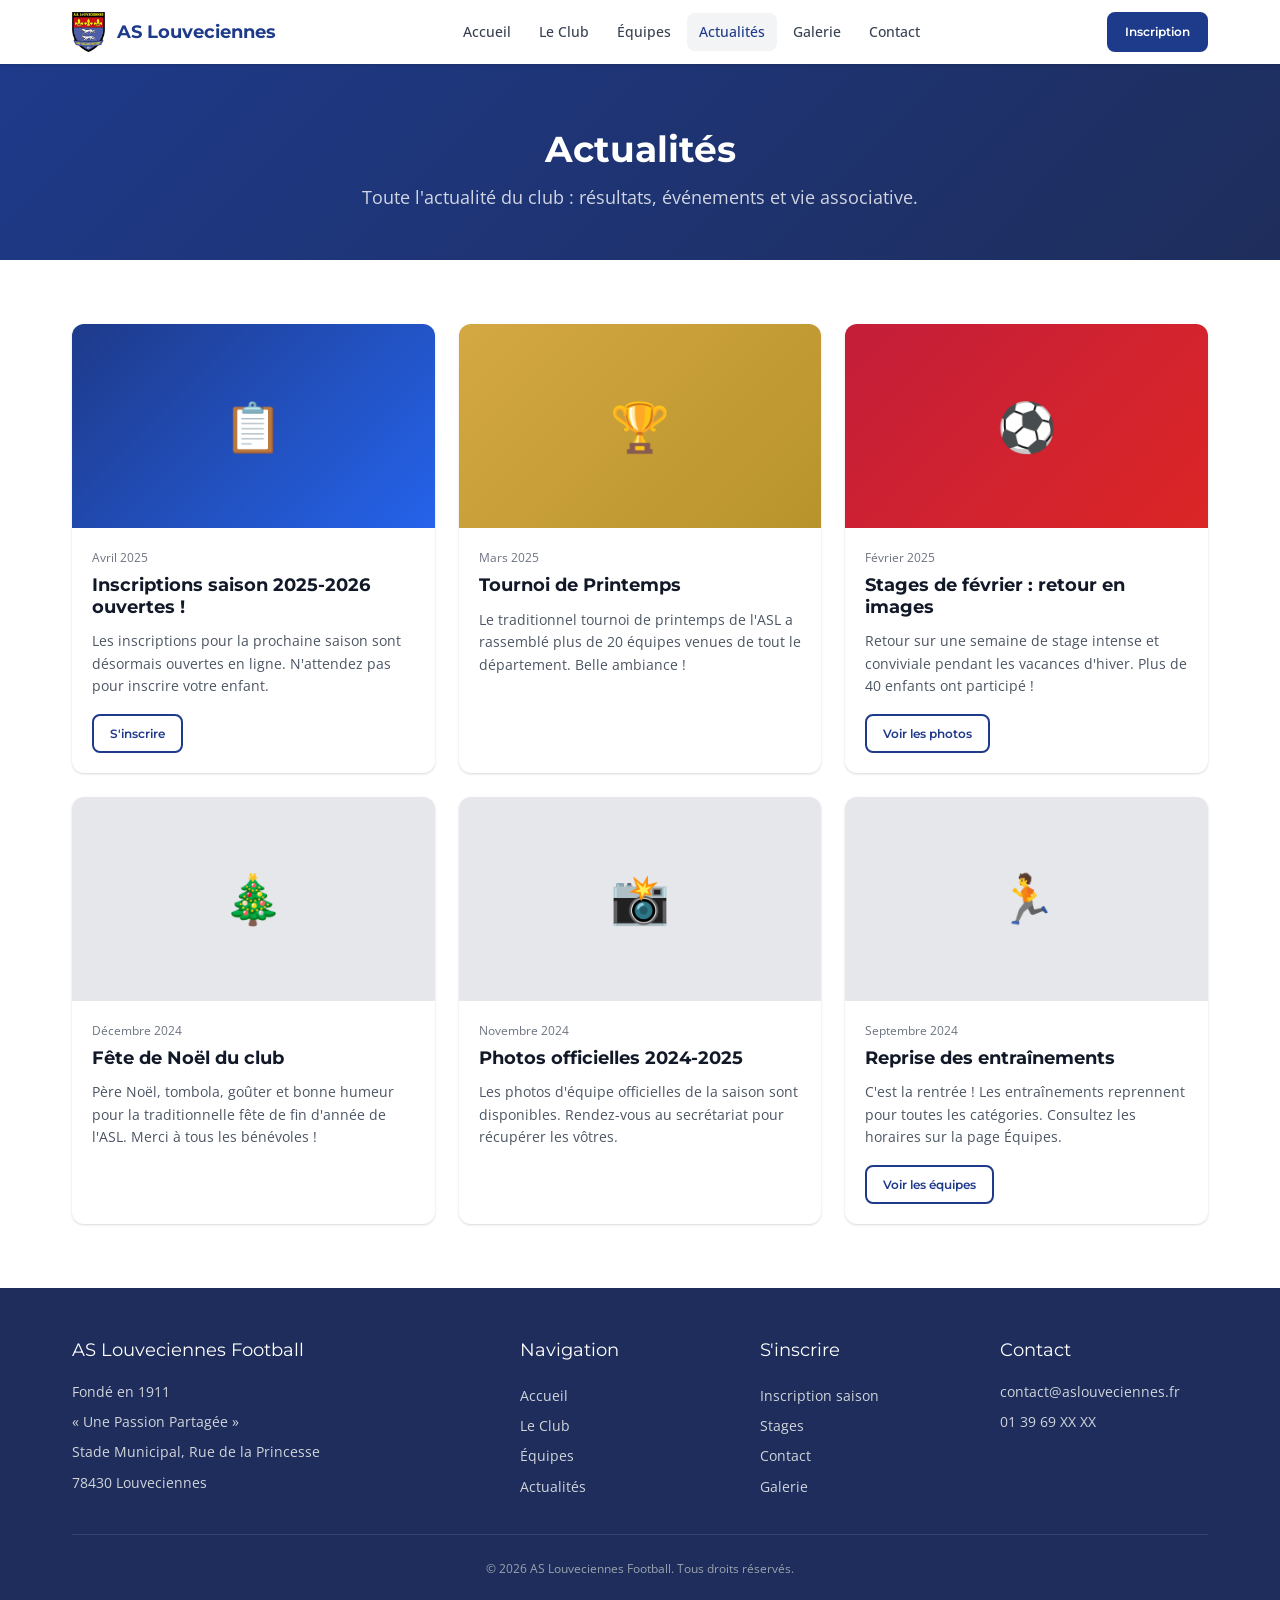
==== actualites.html @ 374b4519 "feat: site web ASL Louveciennes Football - version initiale - 8 pages HTML (accueil, inscription mul" ====
<!DOCTYPE html>
<html lang="fr">
<head>
  <meta charset="UTF-8">
  <meta name="viewport" content="width=device-width, initial-scale=1.0">
  <title>Actualités — AS Louveciennes Football</title>
  <meta name="description" content="Les dernières actualités de l'AS Louveciennes Football : résultats, événements, vie du club.">
  <link rel="icon" href="assets/img/favicon.ico">
  <link rel="stylesheet" href="css/style.css">
</head>
<body>

  <nav class="navbar" role="navigation" aria-label="Navigation principale">
    <div class="container navbar__inner">
      <a href="index.html" class="navbar__logo">
        <img src="assets/img/logo.png" alt="Logo ASL" width="40" height="40">
        <span>AS Louveciennes</span>
      </a>
      <div class="navbar__links">
        <a href="index.html">Accueil</a>
        <a href="club.html">Le Club</a>
        <a href="equipes.html">Équipes</a>
        <a href="actualites.html">Actualités</a>
        <a href="galerie.html">Galerie</a>
        <a href="contact.html">Contact</a>
      </div>
      <a href="inscription.html" class="btn btn--primary btn--sm navbar__cta">Inscription</a>
      <button class="navbar__burger" aria-label="Menu" aria-expanded="false">
        <span></span><span></span><span></span>
      </button>
    </div>
    <div class="navbar__mobile" role="menu">
      <a href="index.html" role="menuitem">Accueil</a>
      <a href="club.html" role="menuitem">Le Club</a>
      <a href="equipes.html" role="menuitem">Équipes</a>
      <a href="actualites.html" role="menuitem">Actualités</a>
      <a href="galerie.html" role="menuitem">Galerie</a>
      <a href="contact.html" role="menuitem">Contact</a>
      <a href="inscription.html" class="btn btn--primary" role="menuitem">Inscription saison</a>
      <a href="stages.html" class="btn btn--secondary" role="menuitem">Stages</a>
    </div>
  </nav>

  <div class="page-header">
    <div class="container">
      <h1 class="page-header__title">Actualités</h1>
      <p class="page-header__subtitle">Toute l'actualité du club : résultats, événements et vie associative.</p>
    </div>
  </div>

  <section class="section">
    <div class="container">
      <div class="grid grid--3">

        <article class="actu-card">
          <div class="actu-card__img" style="background:linear-gradient(135deg,var(--bleu),var(--bleu-clair));display:flex;align-items:center;justify-content:center;">
            <span style="font-size:3rem;">📋</span>
          </div>
          <div class="actu-card__body">
            <div class="actu-card__date">Avril 2025</div>
            <h3 class="actu-card__title">Inscriptions saison 2025-2026 ouvertes !</h3>
            <p class="actu-card__excerpt">Les inscriptions pour la prochaine saison sont désormais ouvertes en ligne. N'attendez pas pour inscrire votre enfant.</p>
            <a href="inscription.html" class="btn btn--sm btn--outline" style="margin-top:var(--sp-4);">S'inscrire</a>
          </div>
        </article>

        <article class="actu-card">
          <div class="actu-card__img" style="background:linear-gradient(135deg,var(--or),#B8932B);display:flex;align-items:center;justify-content:center;">
            <span style="font-size:3rem;">🏆</span>
          </div>
          <div class="actu-card__body">
            <div class="actu-card__date">Mars 2025</div>
            <h3 class="actu-card__title">Tournoi de Printemps</h3>
            <p class="actu-card__excerpt">Le traditionnel tournoi de printemps de l'ASL a rassemblé plus de 20 équipes venues de tout le département. Belle ambiance !</p>
          </div>
        </article>

        <article class="actu-card">
          <div class="actu-card__img" style="background:linear-gradient(135deg,var(--rouge),var(--rouge-clair));display:flex;align-items:center;justify-content:center;">
            <span style="font-size:3rem;">⚽</span>
          </div>
          <div class="actu-card__body">
            <div class="actu-card__date">Février 2025</div>
            <h3 class="actu-card__title">Stages de février : retour en images</h3>
            <p class="actu-card__excerpt">Retour sur une semaine de stage intense et conviviale pendant les vacances d'hiver. Plus de 40 enfants ont participé !</p>
            <a href="galerie.html" class="btn btn--sm btn--outline" style="margin-top:var(--sp-4);">Voir les photos</a>
          </div>
        </article>

        <article class="actu-card">
          <div class="actu-card__img" style="background:var(--gris-200);display:flex;align-items:center;justify-content:center;">
            <span style="font-size:3rem;">🎄</span>
          </div>
          <div class="actu-card__body">
            <div class="actu-card__date">Décembre 2024</div>
            <h3 class="actu-card__title">Fête de Noël du club</h3>
            <p class="actu-card__excerpt">Père Noël, tombola, goûter et bonne humeur pour la traditionnelle fête de fin d'année de l'ASL. Merci à tous les bénévoles !</p>
          </div>
        </article>

        <article class="actu-card">
          <div class="actu-card__img" style="background:var(--gris-200);display:flex;align-items:center;justify-content:center;">
            <span style="font-size:3rem;">📸</span>
          </div>
          <div class="actu-card__body">
            <div class="actu-card__date">Novembre 2024</div>
            <h3 class="actu-card__title">Photos officielles 2024-2025</h3>
            <p class="actu-card__excerpt">Les photos d'équipe officielles de la saison sont disponibles. Rendez-vous au secrétariat pour récupérer les vôtres.</p>
          </div>
        </article>

        <article class="actu-card">
          <div class="actu-card__img" style="background:var(--gris-200);display:flex;align-items:center;justify-content:center;">
            <span style="font-size:3rem;">🏃</span>
          </div>
          <div class="actu-card__body">
            <div class="actu-card__date">Septembre 2024</div>
            <h3 class="actu-card__title">Reprise des entraînements</h3>
            <p class="actu-card__excerpt">C'est la rentrée ! Les entraînements reprennent pour toutes les catégories. Consultez les horaires sur la page Équipes.</p>
            <a href="equipes.html" class="btn btn--sm btn--outline" style="margin-top:var(--sp-4);">Voir les équipes</a>
          </div>
        </article>

      </div>
    </div>
  </section>

  <footer class="footer">
    <div class="container">
      <div class="footer__grid">
        <div>
          <div class="footer__title">AS Louveciennes Football</div>
          <div class="footer__info">
            <p>Fondé en 1911</p>
            <p>« Une Passion Partagée »</p>
            <p>Stade Municipal, Rue de la Princesse</p>
            <p>78430 Louveciennes</p>
          </div>
        </div>
        <div>
          <div class="footer__title">Navigation</div>
          <div class="footer__links">
            <a href="index.html">Accueil</a>
            <a href="club.html">Le Club</a>
            <a href="equipes.html">Équipes</a>
            <a href="actualites.html">Actualités</a>
          </div>
        </div>
        <div>
          <div class="footer__title">S'inscrire</div>
          <div class="footer__links">
            <a href="inscription.html">Inscription saison</a>
            <a href="stages.html">Stages</a>
            <a href="contact.html">Contact</a>
            <a href="galerie.html">Galerie</a>
          </div>
        </div>
        <div>
          <div class="footer__title">Contact</div>
          <div class="footer__info">
            <p>contact@aslouveciennes.fr</p>
            <p>01 39 69 XX XX</p>
          </div>
        </div>
      </div>
      <div class="footer__bottom">
        <p>&copy; 2026 AS Louveciennes Football. Tous droits réservés.</p>
      </div>
    </div>
  </footer>

  <script src="js/main.js"></script>
</body>
</html>
---- css/style.css ----
@import url('https://fonts.googleapis.com/css2?family=Montserrat:wght@500;600;700;800&family=Open+Sans:wght@400;500;600;700&display=swap');

@import 'variables.css';
@import 'reset.css';
@import 'layout.css';
@import 'components.css';
@import 'pages.css';
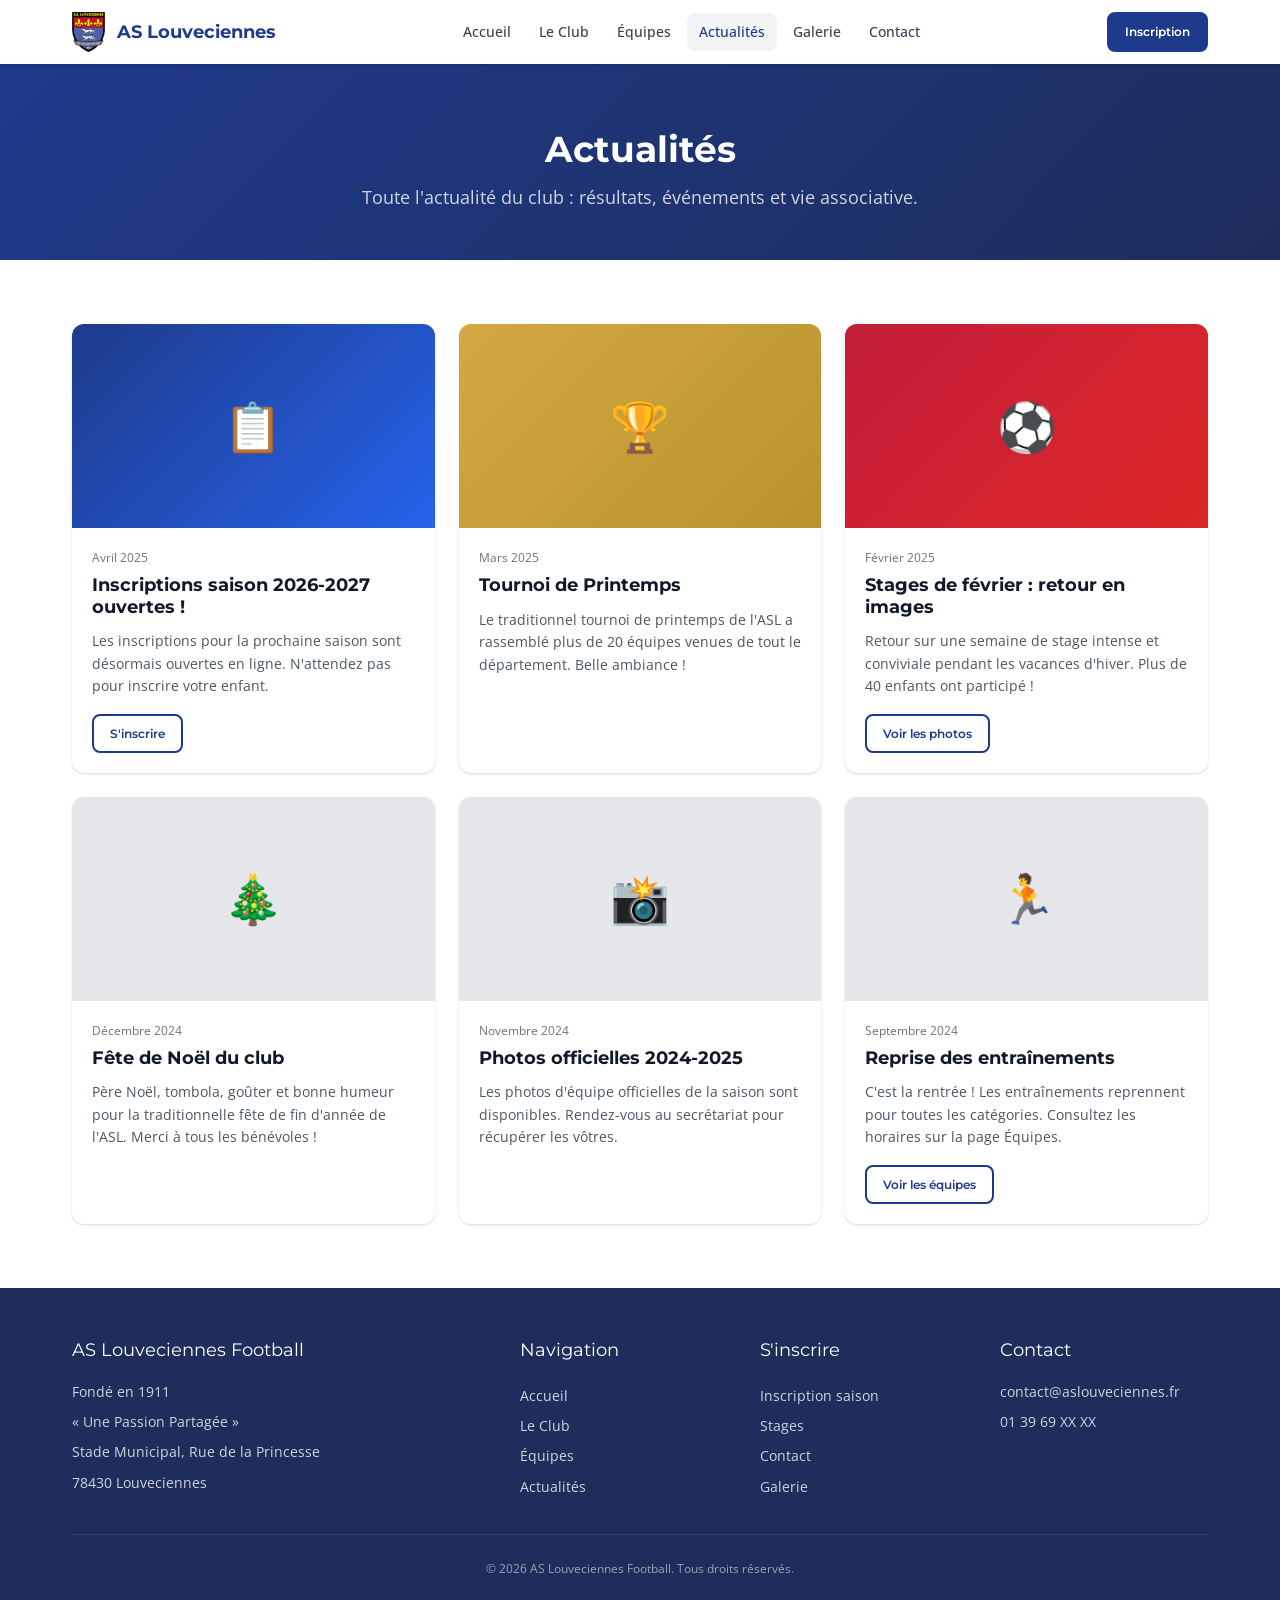
==== commit 5d8b6d1a: "fix: mise à jour saison 2026-2027, dates stages et catégories Co-Authored-By: Claude Opus 4.6 <norep" ====
--- a/actualites.html
+++ b/actualites.html
@@ -58,7 +58,7 @@
           </div>
           <div class="actu-card__body">
             <div class="actu-card__date">Avril 2025</div>
-            <h3 class="actu-card__title">Inscriptions saison 2025-2026 ouvertes !</h3>
+            <h3 class="actu-card__title">Inscriptions saison 2026-2027 ouvertes !</h3>
             <p class="actu-card__excerpt">Les inscriptions pour la prochaine saison sont désormais ouvertes en ligne. N'attendez pas pour inscrire votre enfant.</p>
             <a href="inscription.html" class="btn btn--sm btn--outline" style="margin-top:var(--sp-4);">S'inscrire</a>
           </div>
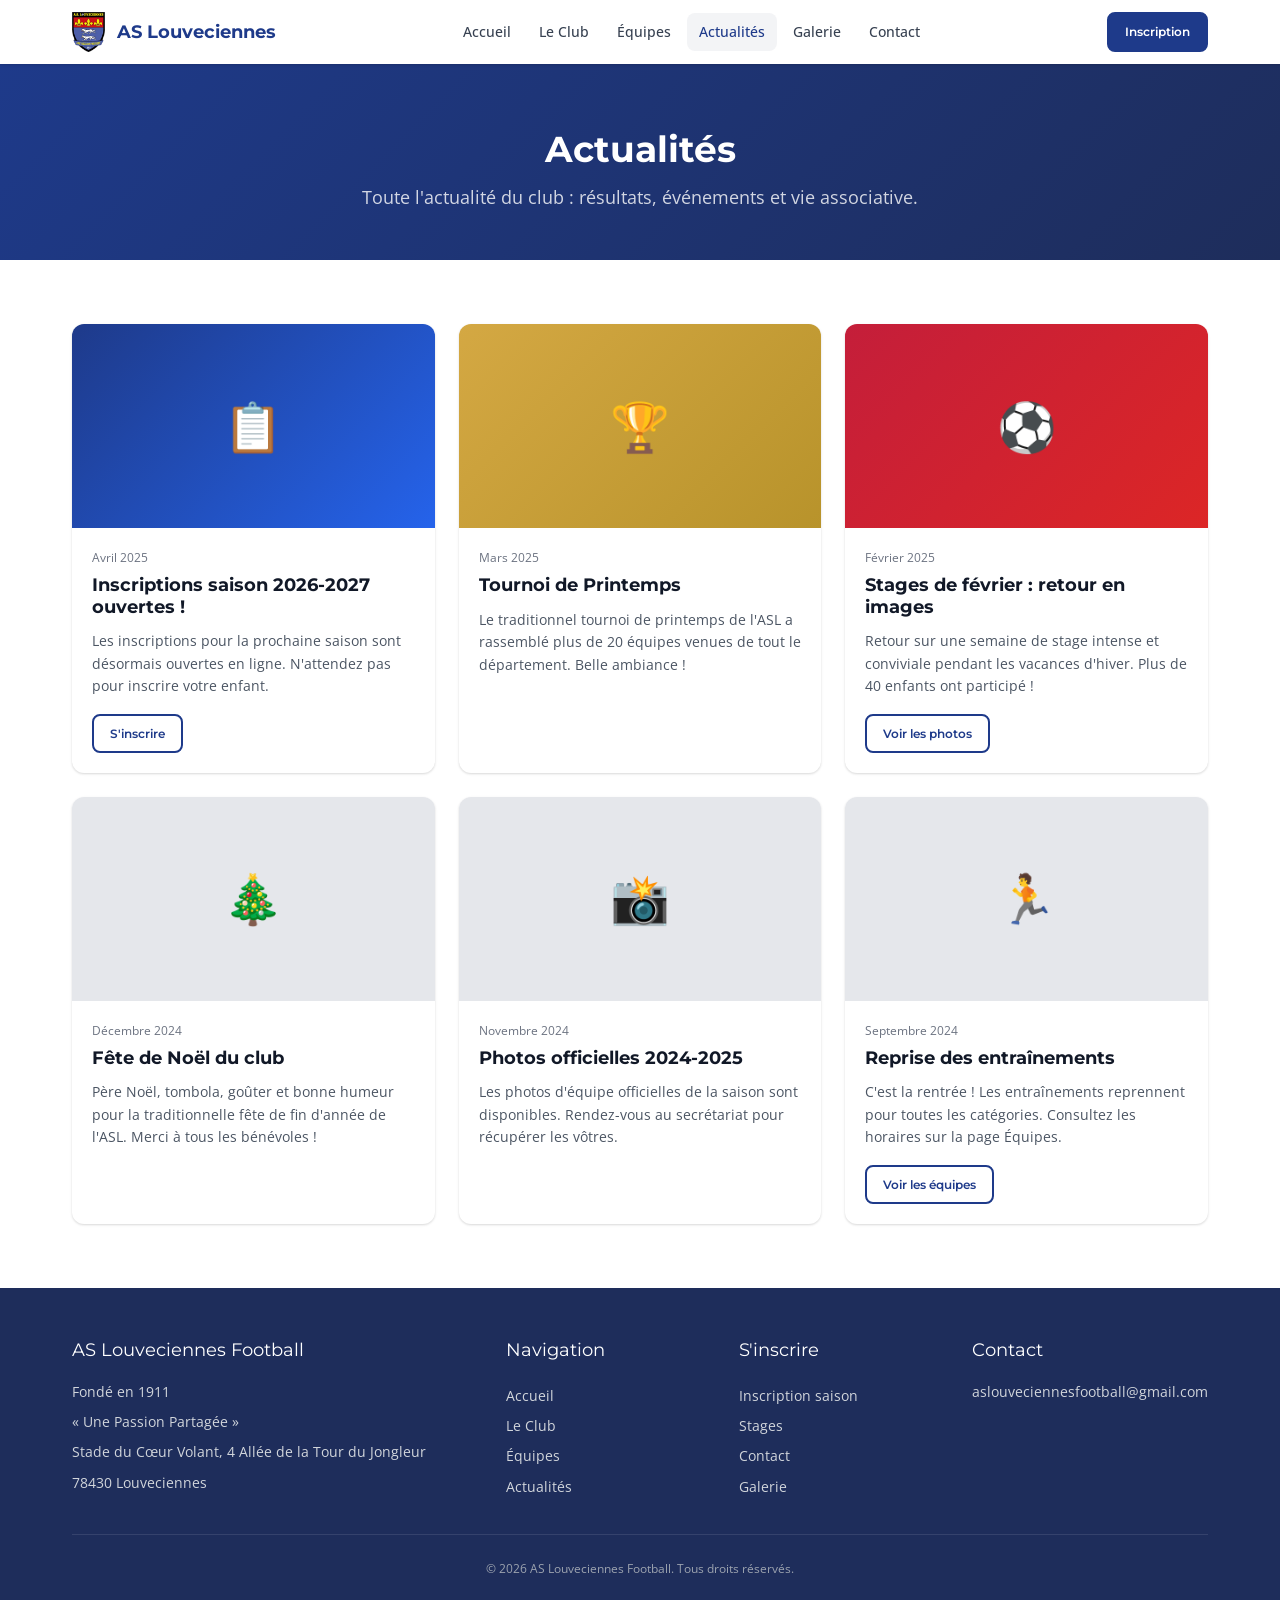
==== commit 4e15a5e5: "fix: mise à jour saison 2026-2027, dates stages et catégories Co-Authored-By: Claude Opus 4.6 <norep" ====
--- a/actualites.html
+++ b/actualites.html
@@ -133,7 +133,7 @@
           <div class="footer__info">
             <p>Fondé en 1911</p>
             <p>« Une Passion Partagée »</p>
-            <p>Stade Municipal, Rue de la Princesse</p>
+            <p>Stade du Cœur Volant, 4 Allée de la Tour du Jongleur</p>
             <p>78430 Louveciennes</p>
           </div>
         </div>
@@ -158,8 +158,8 @@
         <div>
           <div class="footer__title">Contact</div>
           <div class="footer__info">
-            <p>contact@aslouveciennes.fr</p>
-            <p>01 39 69 XX XX</p>
+            <p>aslouveciennesfootball@gmail.com</p>
+            
           </div>
         </div>
       </div>
